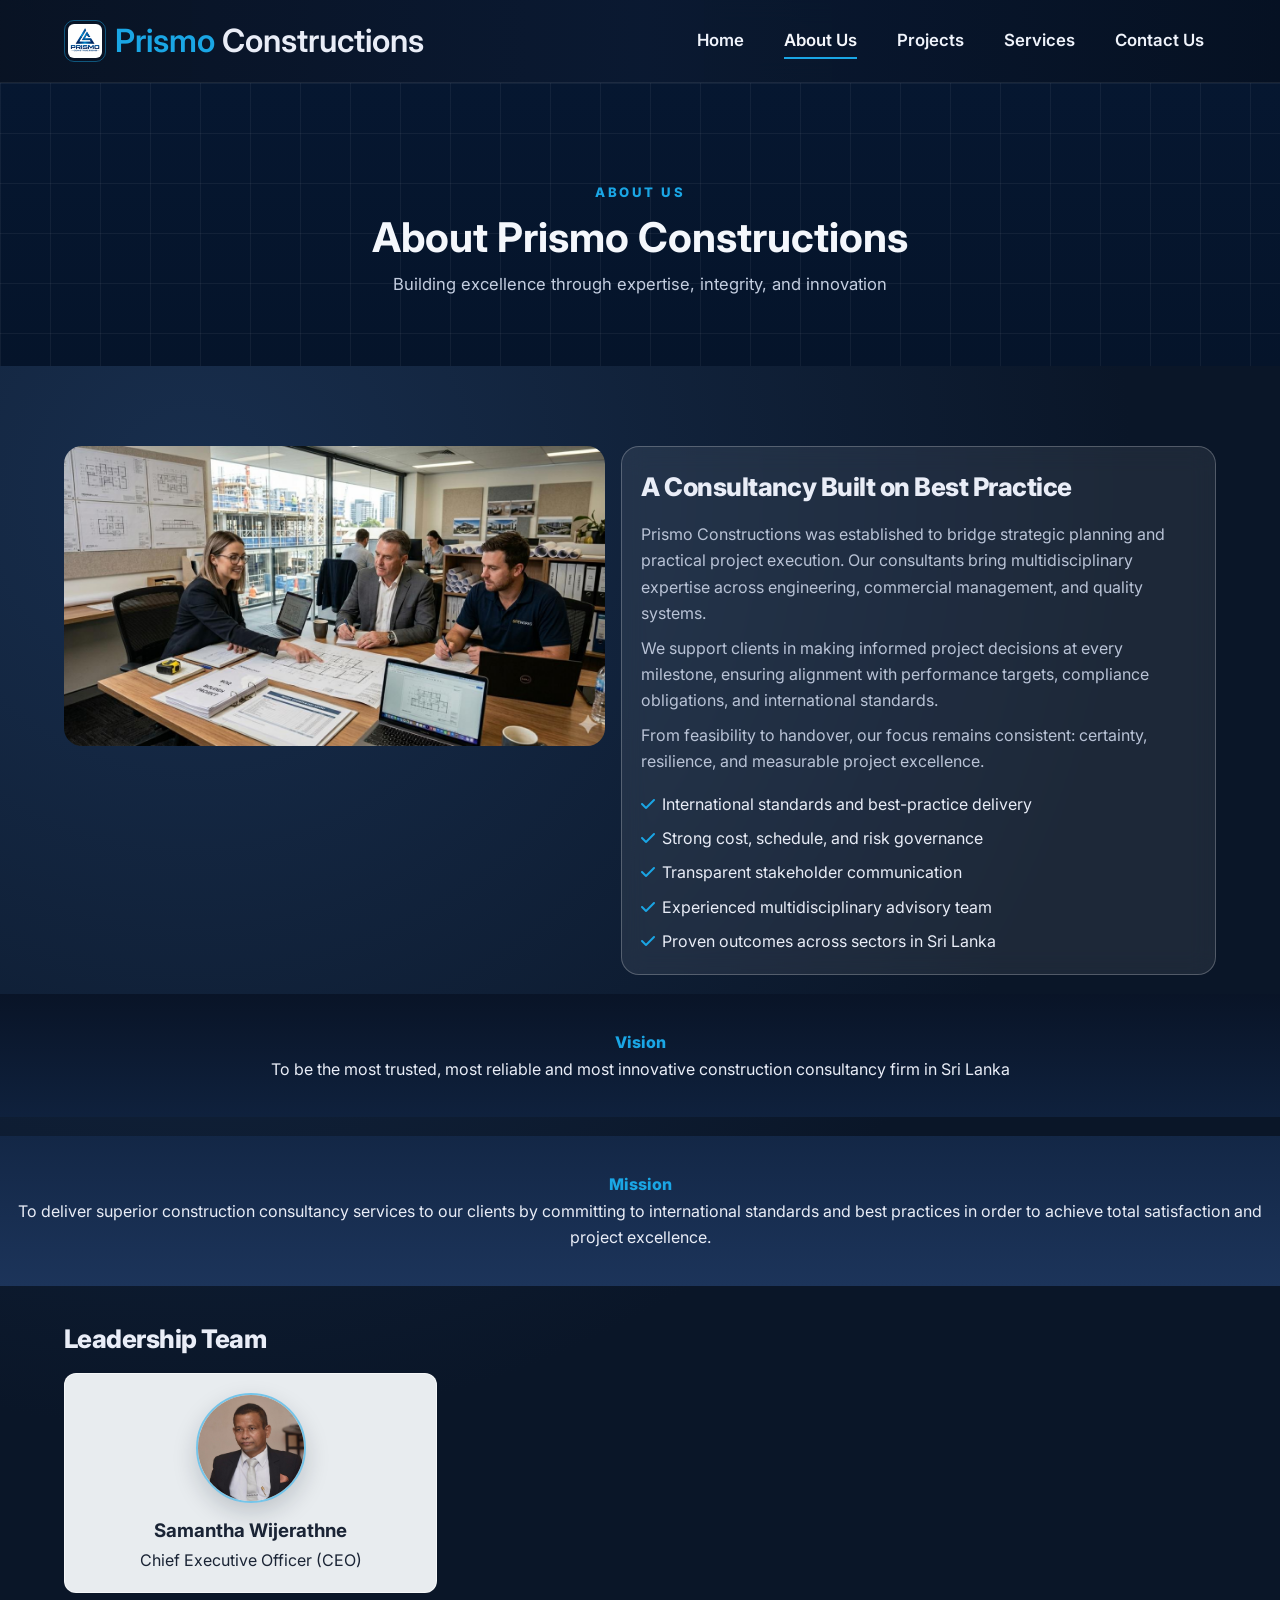
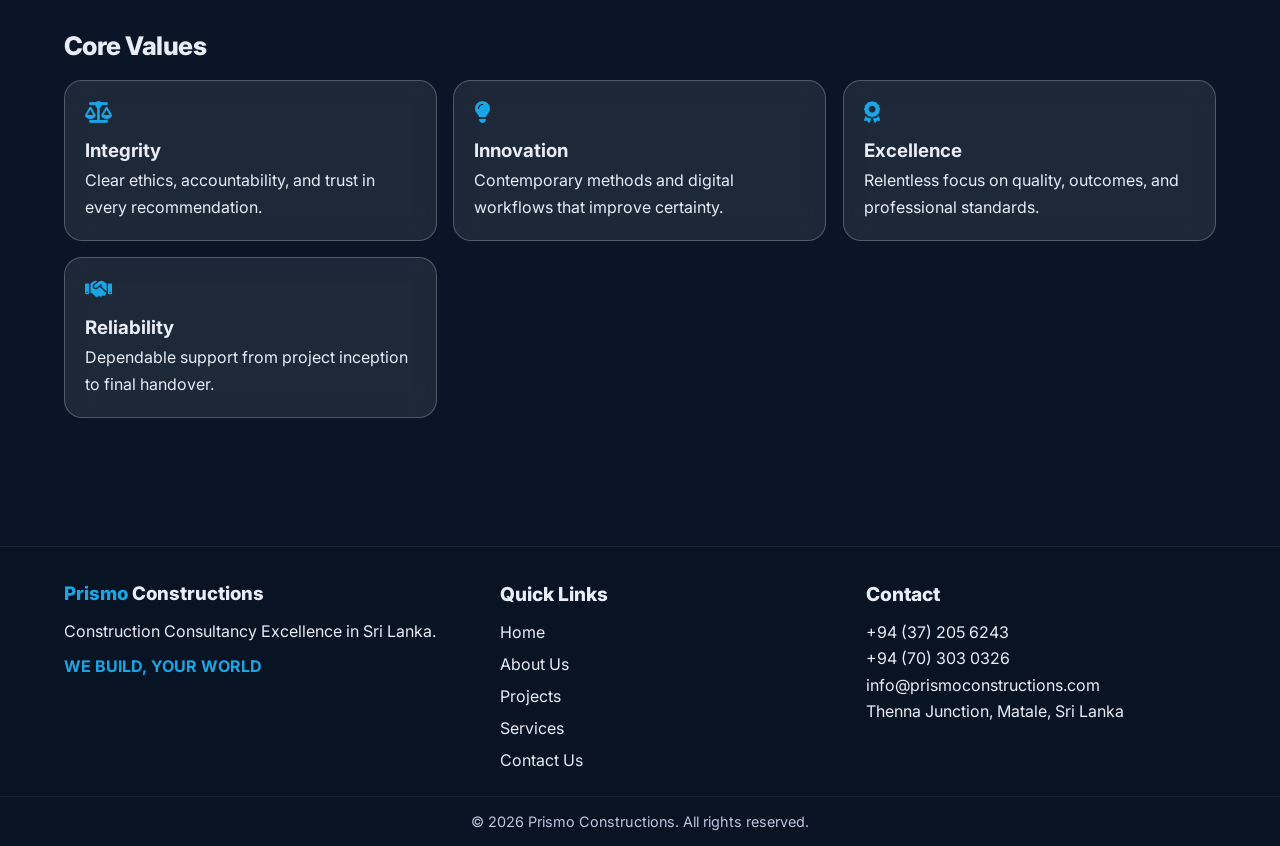
==== about.html @ 22e5c7ee "prismo" ====
<!DOCTYPE html>
<html lang="en">
<head>
  <meta charset="UTF-8" />
  <meta name="viewport" content="width=device-width, initial-scale=1.0" />
  <meta name="description" content="Learn about Prismo Constructions, our mission, vision, leadership, and best-practice construction consultancy expertise in Sri Lanka." />
  <title>About Us | Prismo Constructions - Construction Consultancy Sri Lanka</title>
  <meta property="og:title" content="About Us | Prismo Constructions" />
  <meta property="og:description" content="A trusted construction consultancy firm delivering project excellence in Sri Lanka." />
  <meta property="og:image" content="images/about.jpg" />
  <meta property="og:url" content="http://prismoconstructions.com/about.html" />
  <meta property="og:type" content="website" />
  <link rel="icon" type="image/png" href="images/favicon.png" />
  <link rel="preconnect" href="https://fonts.googleapis.com" />
  <link rel="preconnect" href="https://fonts.gstatic.com" crossorigin />
  <link href="https://fonts.googleapis.com/css2?family=Inter:wght@400;500;600;700;800&display=swap" rel="stylesheet" />
  <link rel="stylesheet" href="https://cdnjs.cloudflare.com/ajax/libs/font-awesome/6.5.2/css/all.min.css" />
  <link rel="stylesheet" href="styles.css" />
</head>
<body>
  <div class="loader" id="loader"><div class="loader-mark"><span>Prismo</span> Constructions</div></div>

  <header class="site-header" id="siteHeader">
    <div class="container nav-wrap">
      <a href="index.html" class="brand"><img src="images/prismo.png" alt="Prismo Constructions logo" class="brand-logo" /><span class="brand-text"><span>Prismo</span> Constructions</span></a>
      <button class="nav-toggle" id="navToggle" aria-label="Toggle navigation menu"><i class="fa-solid fa-bars"></i></button>
      <nav class="nav-menu glass" id="navMenu" aria-label="Primary navigation">
        <ul class="nav-list">
          <li><a class="nav-link" href="index.html">Home</a></li>
          <li><a class="nav-link" href="about.html">About Us</a></li>
          <li><a class="nav-link" href="projects.html">Projects</a></li>
          <li><a class="nav-link" href="services.html">Services</a></li>
          <li><a class="nav-link" href="contact.html">Contact Us</a></li>
        </ul>
      </nav>
    </div>
  </header>

  <main>
    <section class="page-hero page-hero-grid">
      <div class="container page-hero-inner slide-left">
        <p class="page-kicker">ABOUT US</p>
        <h1 class="page-hero-title">About Prismo Constructions</h1>
        <p class="page-hero-sub">Building excellence through expertise, integrity, and innovation</p>
      </div>
    </section>

    <section class="section">
      <div class="container about-split">
        <img class="about-image reveal" src="images/about.jpg" alt="Consultation team members reviewing project plans in an office" />
        <article class="glass" style="padding:1.2rem;">
          <h2 class="section-title" style="font-size:clamp(1.3rem,2vw,2rem);">A Consultancy Built on Best Practice</h2>
          <p class="lead">Prismo Constructions was established to bridge strategic planning and practical project execution. Our consultants bring multidisciplinary expertise across engineering, commercial management, and quality systems.</p>
          <p class="lead" style="margin-top:0.5rem;">We support clients in making informed project decisions at every milestone, ensuring alignment with performance targets, compliance obligations, and international standards.</p>
          <p class="lead" style="margin-top:0.5rem;">From feasibility to handover, our focus remains consistent: certainty, resilience, and measurable project excellence.</p>
          <ul class="strength-list">
            <li><i class="fa-solid fa-check"></i>International standards and best-practice delivery</li>
            <li><i class="fa-solid fa-check"></i>Strong cost, schedule, and risk governance</li>
            <li><i class="fa-solid fa-check"></i>Transparent stakeholder communication</li>
            <li><i class="fa-solid fa-check"></i>Experienced multidisciplinary advisory team</li>
            <li><i class="fa-solid fa-check"></i>Proven outcomes across sectors in Sri Lanka</li>
          </ul>
        </article>
      </div>

      <div class="statement vision slide-left">
        <span class="accent">Vision</span>
        <p>To be the most trusted, most reliable and most innovative construction consultancy firm in Sri Lanka</p>
      </div>
      <div class="statement mission reveal">
        <span class="accent">Mission</span>
        <p>To deliver superior construction consultancy services to our clients by committing to international standards and best practices in order to achieve total satisfaction and project excellence.</p>
      </div>

      <div class="container" style="margin-top:2rem;">
        <h2 class="section-title" style="font-size:clamp(1.3rem,2vw,2rem);">Leadership Team</h2>
        <div class="team-grid">
          <article class="team-card neo scale-in">
            <img src="images/ceo.jpg" alt="CEO Samantha Wijerathne" class="team-photo" />
            <h3>Samantha Wijerathne</h3>
            <p>Chief Executive Officer (CEO)</p>
          </article>
        </div>
      </div>

      <div class="container" style="margin-top:2rem;">
        <h2 class="section-title" style="font-size:clamp(1.3rem,2vw,2rem);">Core Values</h2>
        <div class="values-grid">
          <article class="value-card glass reveal"><i class="fa-solid fa-scale-balanced"></i><h3>Integrity</h3><p>Clear ethics, accountability, and trust in every recommendation.</p></article>
          <article class="value-card glass reveal"><i class="fa-solid fa-lightbulb"></i><h3>Innovation</h3><p>Contemporary methods and digital workflows that improve certainty.</p></article>
          <article class="value-card glass reveal"><i class="fa-solid fa-award"></i><h3>Excellence</h3><p>Relentless focus on quality, outcomes, and professional standards.</p></article>
          <article class="value-card glass reveal"><i class="fa-solid fa-handshake"></i><h3>Reliability</h3><p>Dependable support from project inception to final handover.</p></article>
        </div>
      </div>
    </section>
  </main>

  <footer class="site-footer">
    <div class="container footer-grid">
      <section>
        <h3 class="footer-title"><span style="color:var(--gold);">Prismo</span> Constructions</h3>
        <p>Construction Consultancy Excellence in Sri Lanka.</p>
        <p style="margin-top:0.5rem;color:var(--gold);font-weight:700;">WE BUILD, YOUR WORLD</p>
      </section>
      <section>
        <h4 class="footer-title" style="font-size:1.2rem;">Quick Links</h4>
        <ul class="footer-links">
          <li><a href="index.html">Home</a></li>
          <li><a href="about.html">About Us</a></li>
          <li><a href="projects.html">Projects</a></li>
          <li><a href="services.html">Services</a></li>
          <li><a href="contact.html">Contact Us</a></li>
        </ul>
      </section>
      <section>
        <h4 class="footer-title" style="font-size:1.2rem;">Contact</h4>
        <p><a href="tel:+94372056243">+94 (37) 205 6243</a><br /><a href="tel:+94703030326">+94 (70) 303 0326</a></p>
        <p><a href="mailto:info@prismoconstructions.com">info@prismoconstructions.com</a></p>
        <p>Thenna Junction, Matale, Sri Lanka</p>
      </section>
    </div>
    <div class="footer-bottom">&copy; 2026 Prismo Constructions. All rights reserved.</div>
  </footer>

  <button class="to-top" id="toTop" aria-label="Scroll to top"><i class="fa-solid fa-chevron-up"></i></button>
  <script src="script.js"></script>
</body>
</html>
---- styles.css ----
:root {
  --navy: #0A1628;
  --navy-soft: #11213c;
  --gold: #1AA6E5;
  --off-white: #F5F5F0;
  --glass: rgba(255, 255, 255, 0.08);
  --line: rgba(255, 255, 255, 0.24);
  --text: #e9edf7;
  --muted: #b9c3d6;
  --surface: #e8ecef;
  --neo-dark: rgba(10, 22, 40, 0.2);
  --neo-light: rgba(255, 255, 255, 0.95);
  --radius: 18px;
  --radius-sm: 12px;
  --container: 1200px;
  --transition: all 0.35s ease;
}

* {
  box-sizing: border-box;
  margin: 0;
  padding: 0;
}

html {
  scroll-behavior: smooth;
  -webkit-text-size-adjust: 100%;
}

body {
  font-family: "Inter", sans-serif;
  background: radial-gradient(circle at 15% 20%, #182e4d 0%, var(--navy) 42%), linear-gradient(120deg, #081524 0%, #0a1a30 45%, #0d2240 100%);
  color: var(--text);
  line-height: 1.65;
  overflow-x: hidden;
}

iframe,
video,
canvas,
svg {
  max-width: 100%;
}

a {
  color: inherit;
  text-decoration: none;
}

img {
  display: block;
  max-width: 100%;
}

.container {
  width: min(92%, var(--container));
  margin: 0 auto;
}

.section {
  padding: 4.2rem 0;
}

.page-hero {
  padding: 7rem 0 3rem;
  text-align: center;
}

.page-hero-grid {
  position: relative;
  overflow: hidden;
  padding: 6.2rem 0 4.2rem;
  background-color: #051735;
  background-image:
    linear-gradient(rgba(255, 255, 255, 0.05) 1px, transparent 1px),
    linear-gradient(90deg, rgba(255, 255, 255, 0.05) 1px, transparent 1px),
    linear-gradient(180deg, rgba(6, 23, 48, 0.93), rgba(5, 20, 42, 0.98));
  background-size: 50px 50px, 50px 50px, 100% 100%;
  border: 0;
  border-radius: 0;
}

.page-hero-inner {
  max-width: 980px;
  margin: 0 auto;
}

.page-kicker {
  color: var(--gold);
  text-transform: uppercase;
  letter-spacing: 2.5px;
  font-weight: 800;
  font-size: clamp(0.82rem, 1vw, 1.05rem);
  margin-bottom: 0.7rem;
}

.page-hero-title {
  font-family: "Inter", sans-serif;
  font-size: clamp(1.7rem, 3.2vw, 2.9rem);
  line-height: 1.08;
  font-weight: 700;
  margin-bottom: 0.75rem;
  color: #f4f7fc;
}

.page-hero-sub {
  color: #c4cee0;
  margin: 0 auto;
  max-width: 980px;
  font-size: clamp(0.96rem, 1.3vw, 1.35rem);
}

.section-title {
  font-family: "Inter", sans-serif;
  font-weight: 800;
  letter-spacing: -0.02em;
  font-size: clamp(1.8rem, 2.2vw, 3rem);
  margin-bottom: 0.8rem;
}

.lead {
  color: var(--muted);
  max-width: 760px;
}

.glass {
  background: var(--glass);
  border: 1px solid var(--line);
  backdrop-filter: blur(12px);
  -webkit-backdrop-filter: blur(12px);
  border-radius: var(--radius);
}

.neo {
  background: var(--surface);
  color: #1a2435;
  border-radius: var(--radius-sm);
  border: 1px solid rgba(255, 255, 255, 0.6);
  box-shadow: -8px -8px 16px var(--neo-light), 8px 8px 16px var(--neo-dark);
}

.btn {
  border: none;
  border-radius: 12px;
  font-weight: 700;
  letter-spacing: 0.2px;
  padding: 0.92rem 2rem;
  cursor: pointer;
  transition: var(--transition);
  display: inline-flex;
  align-items: center;
  justify-content: center;
  gap: 0.55rem;
  will-change: transform;
  min-height: 44px;
}

.btn:hover {
  transform: translateY(-2px);
  box-shadow: 0 14px 24px rgba(0, 0, 0, 0.25);
}

.btn-primary {
  background: linear-gradient(145deg, #58c8ef, var(--gold));
  color: #101820;
  border: 1px solid transparent;
}

.btn-ghost {
  background: transparent;
  border: 1px solid rgba(26, 166, 229, 0.8);
  color: var(--gold);
}

.loader {
  position: fixed;
  inset: 0;
  background: #0a1628;
  z-index: 9999;
  display: grid;
  place-items: center;
  transition: opacity 0.6s ease, visibility 0.6s ease;
}

.loader.hidden {
  opacity: 0;
  visibility: hidden;
}

.loader-mark {
  font-family: "Inter", sans-serif;
  font-weight: 800;
  font-size: clamp(1.7rem, 5vw, 3rem);
  color: #fff;
  animation: revealMark 1.5s ease forwards;
}

.loader-mark span {
  color: var(--gold);
}

@keyframes revealMark {
  0% { opacity: 0; transform: translateY(14px) scale(0.96); }
  60% { opacity: 1; transform: translateY(0) scale(1.02); }
  100% { opacity: 1; transform: translateY(0) scale(1); }
}

.site-header {
  position: sticky;
  top: 0;
  z-index: 1000;
  background: linear-gradient(90deg, rgba(8, 18, 35, 0.94), rgba(10, 25, 49, 0.92), rgba(6, 17, 35, 0.94));
  backdrop-filter: blur(12px);
  -webkit-backdrop-filter: blur(12px);
  border-bottom: 1px solid rgba(255, 255, 255, 0.08);
  transition: var(--transition);
}

.site-header.scrolled {
  background: rgba(8, 18, 35, 0.96);
  border-color: rgba(255, 255, 255, 0.14);
}

.nav-wrap {
  min-height: 82px;
  display: flex;
  align-items: center;
  justify-content: space-between;
  gap: 1rem;
}

.brand {
  display: inline-flex;
  align-items: center;
  gap: 0.58rem;
  font-family: "Inter", sans-serif;
  font-size: clamp(1.85rem, 2.5vw, 2.35rem);
  font-weight: 600;
  line-height: 1;
}

.brand-logo {
  width: 42px;
  height: 42px;
  object-fit: contain;
  flex-shrink: 0;
  border: 1px solid rgba(26, 166, 229, 0.45);
  border-radius: 10px;
  padding: 3px;
}

.brand-text {
  line-height: 1;
}

.brand-text span {
  color: var(--gold);
}

.nav-toggle {
  width: 44px;
  height: 44px;
  border-radius: 10px;
  border: 1px solid rgba(255, 255, 255, 0.2);
  background: rgba(255, 255, 255, 0.1);
  color: #fff;
  display: inline-grid;
  place-items: center;
  cursor: pointer;
}

.nav-menu {
  position: absolute;
  top: calc(100% + 8px);
  left: 4%;
  right: 4%;
  padding: 0.8rem;
  background: rgba(8, 18, 35, 0.95);
  border: 1px solid rgba(255, 255, 255, 0.14);
  border-radius: 12px;
  transform-origin: top;
  transform: scaleY(0.85);
  opacity: 0;
  pointer-events: none;
  transition: 0.32s ease;
}

.nav-menu.open {
  opacity: 1;
  transform: scaleY(1);
  pointer-events: all;
}

.nav-list {
  list-style: none;
  display: grid;
  gap: 0.3rem;
}

.nav-link {
  display: inline-flex;
  align-items: center;
  padding: 0.7rem 0.75rem;
  min-height: 44px;
  font-weight: 600;
  font-size: 1.05rem;
  color: #eff3fb;
  position: relative;
}

.nav-link::after {
  content: "";
  position: absolute;
  left: 0.75rem;
  right: 0.75rem;
  bottom: 0.46rem;
  height: 2px;
  background: var(--gold);
  transform: scaleX(0);
  transform-origin: left;
  transition: transform 0.3s ease;
}

.nav-link:hover::after,
.nav-link.active::after {
  transform: scaleX(1);
}

.nav-link.active {
  color: #f6f8fd;
}

.nav-cta {
  display: none;
  align-items: center;
  justify-content: center;
  min-height: 46px;
  padding: 0.75rem 1.4rem;
  border-radius: 12px;
  border: 1px solid rgba(26, 166, 229, 0.85);
  color: var(--gold);
  font-weight: 700;
  transition: var(--transition);
}

.nav-cta:hover {
  background: rgba(26, 166, 229, 0.14);
}

.hero {
  min-height: 100vh;
  min-height: 100svh;
  position: relative;
  display: flex;
  align-items: center;
  overflow: hidden;
  padding: 3.9rem 0 4.8rem;
}

.hero-bg {
  position: absolute;
  inset: 0;
  background-image: linear-gradient(rgba(8, 20, 40, 0.6), rgba(7, 17, 34, 0.88)), url("https://images.unsplash.com/photo-1486406146926-c627a92ad1ab?auto=format&fit=crop&w=1800&q=80");
  background-size: cover;
  background-position: center;
  z-index: -2;
  will-change: transform;
}

.hero-content {
  max-width: 980px;
  margin: 0 auto;
  padding: 1.25rem 0.6rem;
  text-align: center;
}

.hero-kicker {
  display: inline-flex;
  margin-bottom: 1rem;
  font-size: clamp(0.82rem, 1.1vw, 1.05rem);
  letter-spacing: 2.2px;
  color: var(--gold);
  text-transform: uppercase;
  font-weight: 800;
}

.hero-title {
  font-family: "Inter", sans-serif;
  font-weight: 600;
  letter-spacing: -0.02em;
  font-size: clamp(2.15rem, 7.1vw, 6.2rem);
  line-height: 0.95;
  margin-bottom: 1.15rem;
}

.hero-title .word {
  display: inline-block;
  opacity: 0;
  transform: translateY(28px);
  animation: wordReveal 0.75s forwards;
}

@keyframes wordReveal {
  to { opacity: 1; transform: translateY(0); }
}

.hero-sub {
  color: #c8d1e4;
  margin-bottom: 2rem;
  font-size: clamp(1rem, 2vw, 2rem);
}

.hero-actions {
  display: flex;
  flex-wrap: wrap;
  gap: 1.05rem;
  justify-content: center;
}

.scroll-cue {
  position: absolute;
  bottom: 1.65rem;
  left: 50%;
  transform: translateX(-50%);
  width: 38px;
  height: 58px;
  border: 1px solid rgba(255, 255, 255, 0.6);
  border-radius: 999px;
  display: grid;
  place-items: center;
  animation: cueFloat 1.7s infinite;
}

.scroll-cue i {
  color: var(--gold);
}

@keyframes cueFloat {
  0%, 100% { transform: translateX(-50%) translateY(0); }
  50% { transform: translateX(-50%) translateY(8px); }
}

.stats-grid,
.service-preview-grid,
.team-grid,
.values-grid,
.project-grid,
.services-grid,
.footer-grid,
.two-col,
.about-split,
.contact-grid {
  display: grid;
  gap: 1rem;
}

.stats-grid {
  grid-template-columns: repeat(2, 1fr);
  padding: 1rem;
}

.stat-item {
  padding: 1rem 0.8rem;
  text-align: center;
}

.stat-num {
  font-size: clamp(1.4rem, 3vw, 2rem);
  font-weight: 800;
  color: var(--gold);
  line-height: 1.1;
}

.vision-card,
.service-preview,
.value-card,
.quote-strip,
.contact-card,
.cta-banner {
  padding: 1.25rem;
}

.quote-strip {
  border-left: 4px solid var(--gold);
  font-style: italic;
}

.service-preview,
.value-card,
.project-card,
.service-item {
  transition: var(--transition);
  will-change: transform;
}

.service-preview:hover,
.value-card:hover,
.service-item:hover {
  transform: translateY(-4px);
}

.service-preview i,
.value-card i {
  color: var(--gold);
  margin-bottom: 0.8rem;
  font-size: 1.35rem;
  transition: transform 0.35s ease;
}

.service-preview:hover i,
.value-card:hover i {
  transform: scale(1.1) rotate(8deg);
}

.about-image {
  border-radius: var(--radius);
  min-height: 300px;
  width: 100%;
  object-fit: cover;
}

.strength-list {
  list-style: none;
  margin-top: 1rem;
  display: grid;
  gap: 0.5rem;
}

.strength-list i {
  color: var(--gold);
  margin-right: 0.45rem;
}

.contact-card .strength-list li {
  display: flex;
  align-items: flex-start;
  gap: 0.5rem;
}

.contact-card .strength-list li > i {
  width: 18px;
  margin-top: 0.2rem;
  flex-shrink: 0;
}

.contact-card .strength-list li > span,
.contact-card .contact-phone-links {
  line-height: 1.35;
}

.contact-phone-item {
  gap: 0.5rem;
}

.contact-phone-item i {
  margin-top: 0.2rem;
}

.contact-phone-links {
  display: grid;
  gap: 0.08rem;
}

.contact-phone-links a {
  line-height: 1.35;
}

.statement {
  text-align: center;
  padding: 2.2rem 1rem;
  margin-top: 1.2rem;
}

.vision {
  background: linear-gradient(180deg, #091427, #0f213d);
}

.mission {
  background: linear-gradient(180deg, #132746, #1c345a);
}

.statement .accent {
  color: var(--gold);
  font-weight: 800;
}

.team-card {
  padding: 1.2rem;
  text-align: center;
}

.team-card.neo {
  box-shadow: none;
}

.avatar {
  width: 90px;
  height: 90px;
  margin: 0 auto 0.8rem;
  border-radius: 50%;
  display: grid;
  place-items: center;
  background: #e5e9ed;
  color: #2a3d5f;
  box-shadow: inset -5px -5px 10px rgba(255, 255, 255, 0.95), inset 5px 5px 10px rgba(10, 22, 40, 0.15);
}

.team-photo {
  width: 110px;
  height: 110px;
  margin: 0 auto 0.8rem;
  border-radius: 50%;
  object-fit: cover;
  border: 2px solid rgba(26, 166, 229, 0.55);
  box-shadow: 0 10px 24px rgba(10, 22, 40, 0.18);
}

.filters {
  display: flex;
  flex-wrap: wrap;
  gap: 0.65rem;
  margin-bottom: 1rem;
}

.filter-btn {
  padding: 0.55rem 1rem;
  border-radius: 999px;
  border: 1px solid rgba(255, 255, 255, 0.35);
  background: rgba(255, 255, 255, 0.08);
  color: #fff;
  font-weight: 600;
  cursor: pointer;
  transition: var(--transition);
}

.filter-btn.active,
.filter-btn:hover {
  background: var(--gold);
  color: #13233b;
  border-color: var(--gold);
}

.project-card {
  border-radius: var(--radius);
  overflow: hidden;
  background: rgba(255, 255, 255, 0.05);
  border: 1px solid rgba(255, 255, 255, 0.2);
}

.project-card.hide {
  display: none;
}

.project-card:hover {
  transform: scale(1.03);
}

.project-media {
  position: relative;
  height: 220px;
}

.project-media img {
  width: 100%;
  height: 100%;
  object-fit: cover;
}

.project-overlay {
  position: absolute;
  inset: 0;
  background: linear-gradient(to top, rgba(10, 22, 40, 0.82), rgba(10, 22, 40, 0.2));
  display: flex;
  align-items: end;
  justify-content: center;
  padding: 1rem;
  opacity: 0;
  transition: var(--transition);
}

.project-card:hover .project-overlay {
  opacity: 1;
}

.project-body {
  padding: 1rem;
}

.badge {
  display: inline-flex;
  margin-bottom: 0.55rem;
  padding: 0.28rem 0.68rem;
  border-radius: 999px;
  background: rgba(26, 166, 229, 0.2);
  border: 1px solid rgba(26, 166, 229, 0.5);
  color: #d7f3ff;
  font-size: 0.8rem;
  font-weight: 600;
}

.service-item {
  padding: 1.2rem;
  border: 1px solid transparent;
}

.services-grid .service-item.neo {
  box-shadow: none;
}

.services-grid .service-item:hover {
  transform: scale(1.03);
}

.service-item:hover {
  border-color: rgba(26, 166, 229, 0.7);
}

.service-icon {
  width: 52px;
  height: 52px;
  border-radius: 12px;
  display: grid;
  place-items: center;
  margin-bottom: 0.9rem;
  color: #1a2940;
  background: var(--surface);
  box-shadow: -5px -5px 10px var(--neo-light), 5px 5px 10px var(--neo-dark);
}

.contact-form-wrap {
  padding: 1.2rem;
}

form {
  display: grid;
  gap: 0.72rem;
}

.field {
  width: 100%;
  border: 1px solid rgba(255, 255, 255, 0.65);
  border-radius: 11px;
  padding: 0.72rem 0.85rem;
  font: inherit;
  background: rgba(255, 255, 255, 0.76);
  color: #102039;
  box-shadow: -4px -4px 8px rgba(255, 255, 255, 0.8), 4px 4px 8px rgba(10, 22, 40, 0.13);
  outline: none;
  transition: var(--transition);
}

.field:focus {
  border-color: rgba(26, 166, 229, 0.75);
  box-shadow: 0 0 0 3px rgba(26, 166, 229, 0.23), 0 8px 16px rgba(10, 22, 40, 0.15);
}

textarea.field {
  resize: vertical;
  min-height: 110px;
}

.map-placeholder {
  margin-top: 1rem;
  min-height: 220px;
  border-radius: var(--radius-sm);
  background: linear-gradient(140deg, #9fa8b5, #b8c0cc);
  display: grid;
  place-items: center;
}

.socials {
  display: flex;
  gap: 0.6rem;
  margin-top: 0.9rem;
}

.socials a {
  width: 36px;
  height: 36px;
  border-radius: 50%;
  border: 1px solid rgba(255, 255, 255, 0.3);
  display: inline-grid;
  place-items: center;
}

.site-footer {
  margin-top: 3rem;
  background: #081323;
  border-top: 1px solid rgba(255, 255, 255, 0.08);
}

.footer-grid {
  padding: 2rem 0 1.4rem;
}

.footer-title {
  font-family: "Inter", sans-serif;
  font-weight: 800;
  margin-bottom: 0.5rem;
}

.footer-links {
  list-style: none;
  display: grid;
  gap: 0.35rem;
}

.footer-bottom {
  border-top: 1px solid rgba(255, 255, 255, 0.08);
  text-align: center;
  padding: 0.8rem 0;
  color: #b9c7df;
  font-size: 0.9rem;
}

.to-top {
  position: fixed;
  right: 1rem;
  bottom: 1rem;
  width: 46px;
  height: 46px;
  border-radius: 50%;
  border: none;
  background: var(--gold);
  color: #13233d;
  font-size: 1rem;
  cursor: pointer;
  opacity: 0;
  visibility: hidden;
  transition: var(--transition);
  z-index: 900;
}

.to-top.show {
  opacity: 1;
  visibility: visible;
}

.reveal,
.slide-left,
.scale-in {
  opacity: 0;
  transform: translateY(22px);
  transition: opacity 0.8s ease, transform 0.8s ease;
  will-change: transform;
}

.slide-left {
  transform: translateX(-32px);
}

.scale-in {
  transform: scale(0.9);
}

.services-grid .service-item.scale-in {
  transform: translateY(22px);
  transition: opacity 0.8s ease, transform 0.8s ease;
}

.is-visible {
  opacity: 1;
  transform: translate(0, 0) scale(1);
}

@media (max-width: 575px) {
  .container {
    width: min(94%, var(--container));
  }

  .section {
    padding: 3.4rem 0;
  }

  .page-hero {
    padding: 6rem 0 2.25rem;
  }

  .page-hero-grid {
    padding: 5.4rem 0 3.6rem;
    background-size: 34px 34px, 34px 34px, 100% 100%;
  }

  .page-kicker {
    font-size: 1.2rem;
    letter-spacing: 1.8px;
  }

  .page-hero-title {
    font-size: clamp(1.9rem, 8vw, 2.8rem);
  }

  .page-hero-sub {
    font-size: clamp(1rem, 4.8vw, 1.35rem);
  }

  .hero {
    padding: 4.1rem 0 3.8rem;
  }

  .hero-content {
    padding: 1rem;
  }

  .brand {
    font-size: 1.4rem;
  }

  .brand-logo {
    width: 34px;
    height: 34px;
  }

  .hero-actions {
    flex-direction: column;
    align-items: stretch;
  }

  .hero-actions .btn {
    width: 100%;
  }

  .stats-grid {
    grid-template-columns: 1fr;
  }

  .stat-item {
    padding: 0.85rem 0.6rem;
  }

  .scroll-cue {
    bottom: 0.7rem;
  }

  .project-media {
    height: 200px;
  }

  .footer-grid {
    gap: 1.5rem;
  }
}

@media (min-width: 768px) {
  .nav-toggle {
    display: none;
  }

  .nav-menu {
    position: static;
    transform: none;
    opacity: 1;
    pointer-events: all;
    padding: 0;
    background: transparent;
    border: 0;
    border-radius: 0;
    backdrop-filter: none;
  }

  .nav-list {
    display: flex;
    gap: 1rem;
  }

  .nav-cta {
    display: inline-flex;
  }

  .stats-grid {
    grid-template-columns: repeat(4, 1fr);
  }

  .two-col {
    grid-template-columns: 1.2fr 1fr;
  }

  .service-preview-grid,
  .team-grid,
  .values-grid {
    grid-template-columns: repeat(3, 1fr);
  }

  .about-split {
    grid-template-columns: 1fr 1.1fr;
  }

  .project-grid {
    grid-template-columns: repeat(2, 1fr);
  }

  .services-grid {
    grid-template-columns: repeat(2, 1fr);
  }

  .contact-grid {
    grid-template-columns: 1fr 1.25fr;
  }

  .footer-grid {
    grid-template-columns: 1.2fr 1fr 1fr;
  }
}

@media (min-width: 768px) and (max-width: 1023px) {
  .container {
    width: min(94%, var(--container));
  }

  .section {
    padding: 4.6rem 0;
  }

  .hero {
    min-height: 86vh;
    min-height: 86svh;
    padding: 4.2rem 0 4.8rem;
  }

  .hero-actions {
    gap: 1rem;
  }

  .project-grid,
  .services-grid,
  .team-grid,
  .values-grid,
  .service-preview-grid {
    gap: 1.2rem;
  }

  .project-media {
    height: 210px;
  }
}

@media (min-width: 1024px) {
  .section {
    padding: 5rem 0;
  }

  .project-grid {
    grid-template-columns: repeat(3, 1fr);
  }

  .services-grid {
    grid-template-columns: repeat(3, 1fr);
  }
}

@media (min-width: 1280px) {
  .container {
    width: min(90%, var(--container));
  }

  .hero-content {
    max-width: 1060px;
  }
}

@media (hover: none) {
  .btn:hover,
  .project-card:hover,
  .service-item:hover,
  .service-preview:hover,
  .value-card:hover {
    transform: none;
  }

  .project-overlay {
    opacity: 1;
    background: linear-gradient(to top, rgba(10, 22, 40, 0.64), rgba(10, 22, 40, 0.15));
  }
}
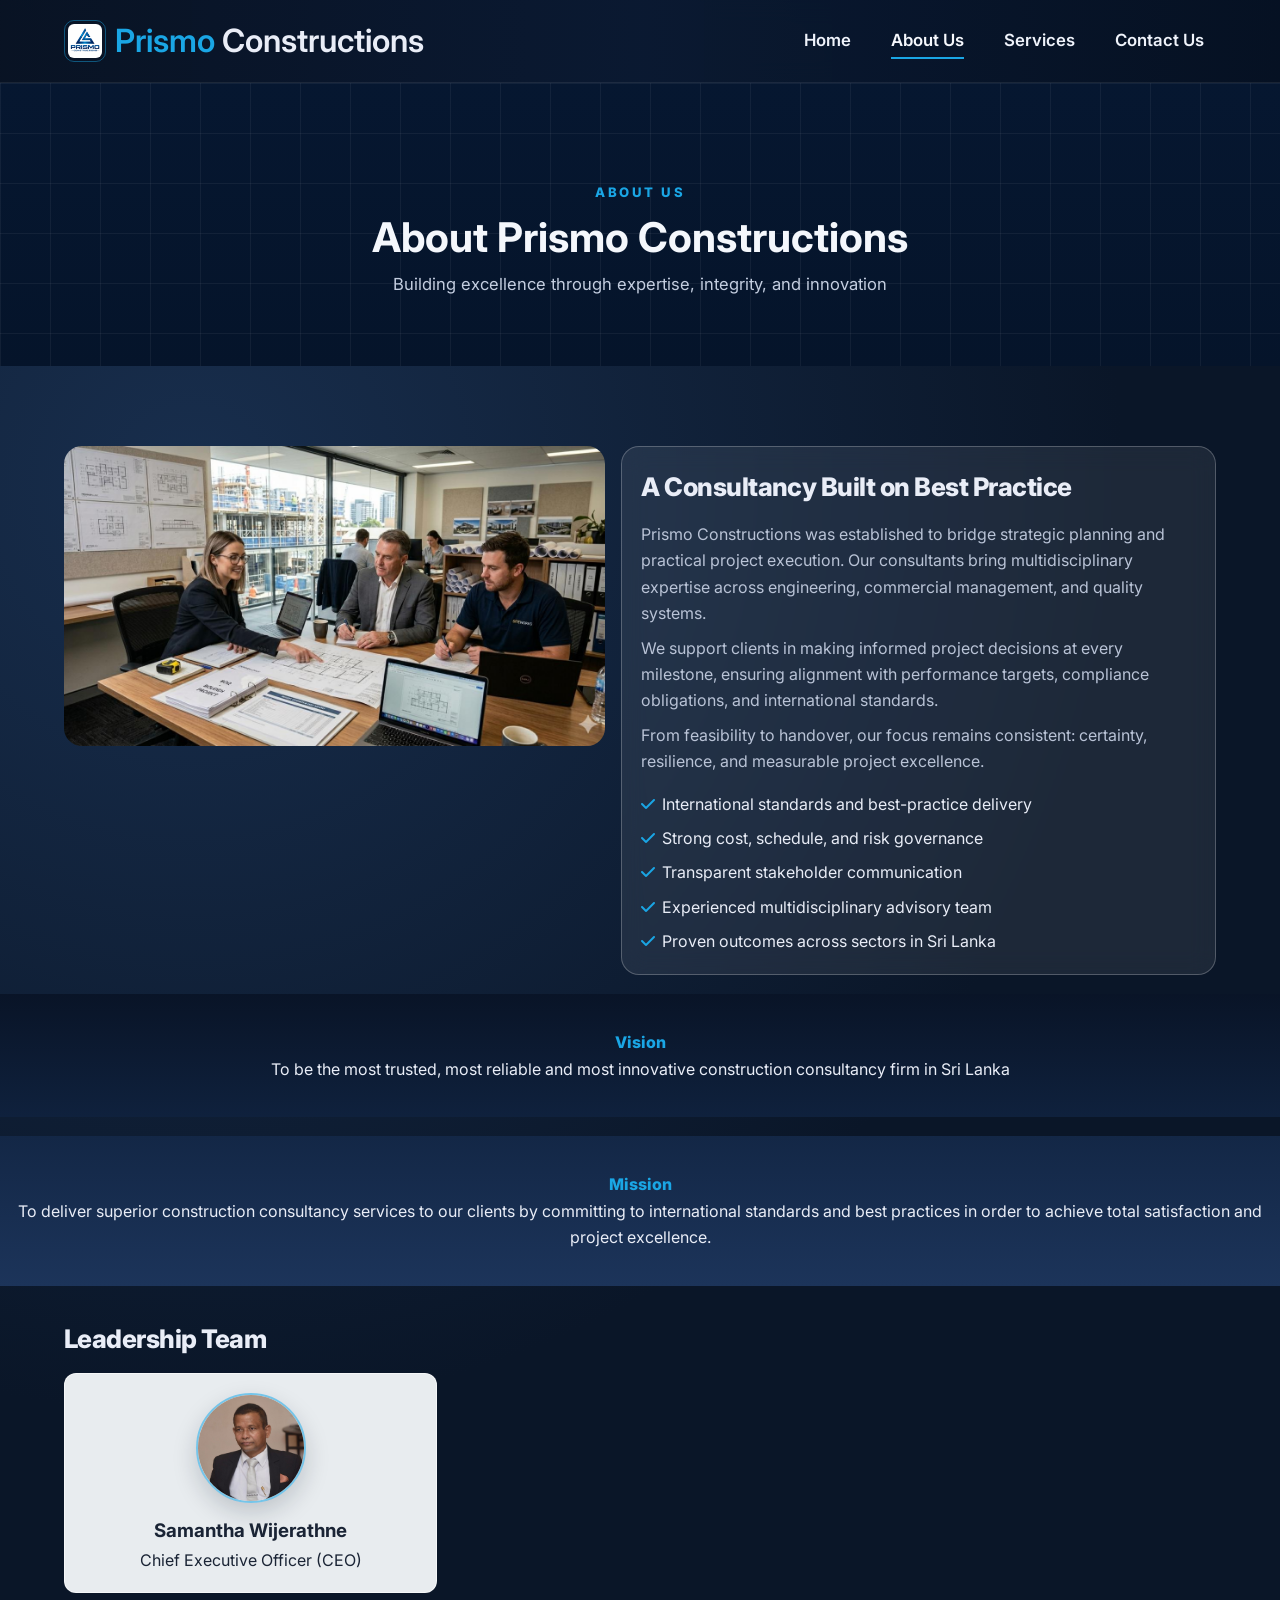
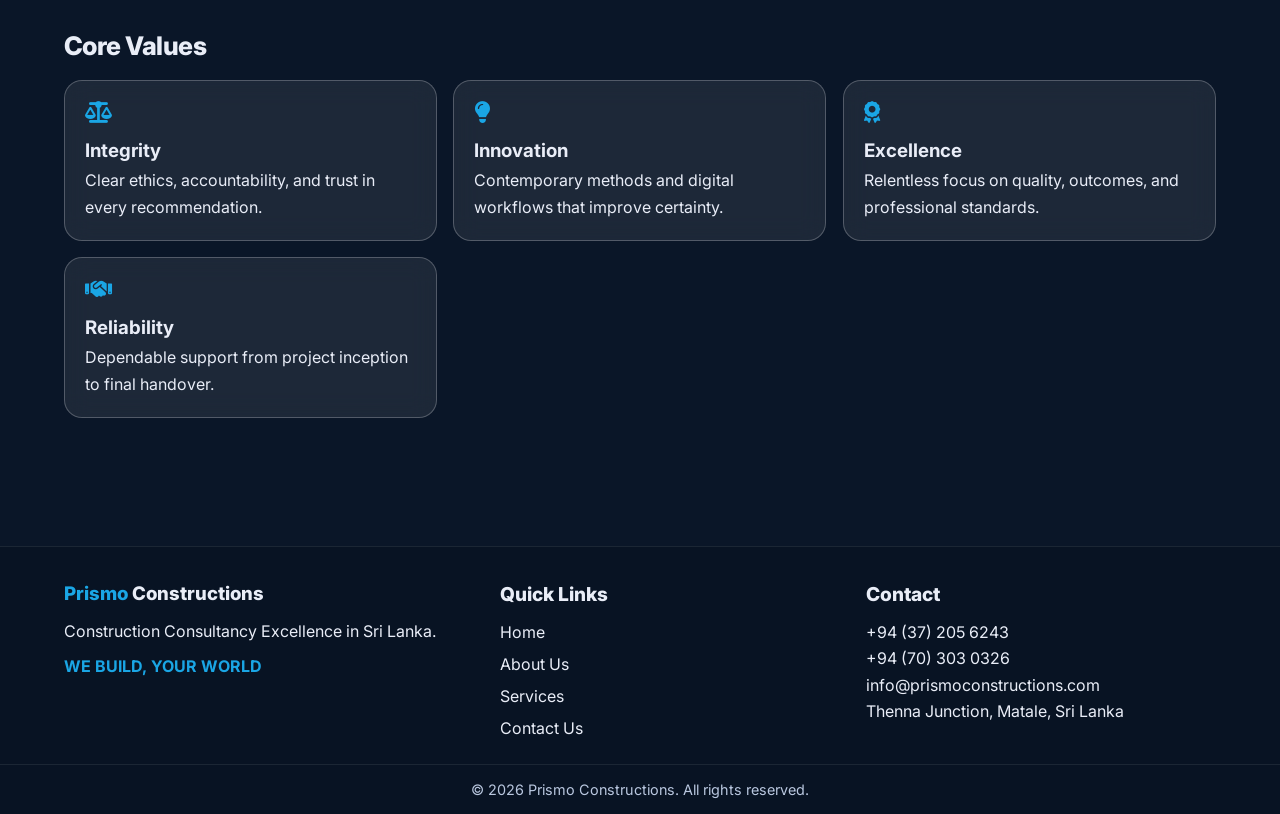
==== commit 91849bbe: "Add files via upload" ====
--- a/about.html
+++ b/about.html
@@ -8,8 +8,11 @@
   <meta property="og:title" content="About Us | Prismo Constructions" />
   <meta property="og:description" content="A trusted construction consultancy firm delivering project excellence in Sri Lanka." />
   <meta property="og:image" content="images/about.jpg" />
-  <meta property="og:url" content="http://prismoconstructions.com/about.html" />
+  <meta http-equiv="refresh" content="0; url=/about/" />
+  <script>window.location.replace('/about/');</script>
+  <meta property="og:url" content="https://prismoconstructions.com/about/" />
   <meta property="og:type" content="website" />
+  <link rel="canonical" href="https://prismoconstructions.com/about/" />
   <link rel="icon" type="image/png" href="images/favicon.png" />
   <link rel="preconnect" href="https://fonts.googleapis.com" />
   <link rel="preconnect" href="https://fonts.gstatic.com" crossorigin />
@@ -22,13 +25,12 @@
 
   <header class="site-header" id="siteHeader">
     <div class="container nav-wrap">
-      <a href="index.html" class="brand"><img src="images/prismo.png" alt="Prismo Constructions logo" class="brand-logo" /><span class="brand-text"><span>Prismo</span> Constructions</span></a>
+      <a href="/" class="brand"><img src="images/prismo.png" alt="Prismo Constructions logo" class="brand-logo" /><span class="brand-text"><span>Prismo</span> Constructions</span></a>
       <button class="nav-toggle" id="navToggle" aria-label="Toggle navigation menu"><i class="fa-solid fa-bars"></i></button>
       <nav class="nav-menu glass" id="navMenu" aria-label="Primary navigation">
         <ul class="nav-list">
-          <li><a class="nav-link" href="index.html">Home</a></li>
+          <li><a class="nav-link" href="/">Home</a></li>
           <li><a class="nav-link" href="about.html">About Us</a></li>
-          <li><a class="nav-link" href="projects.html">Projects</a></li>
           <li><a class="nav-link" href="services.html">Services</a></li>
           <li><a class="nav-link" href="contact.html">Contact Us</a></li>
         </ul>
@@ -105,9 +107,8 @@
       <section>
         <h4 class="footer-title" style="font-size:1.2rem;">Quick Links</h4>
         <ul class="footer-links">
-          <li><a href="index.html">Home</a></li>
+          <li><a href="/">Home</a></li>
           <li><a href="about.html">About Us</a></li>
-          <li><a href="projects.html">Projects</a></li>
           <li><a href="services.html">Services</a></li>
           <li><a href="contact.html">Contact Us</a></li>
         </ul>
